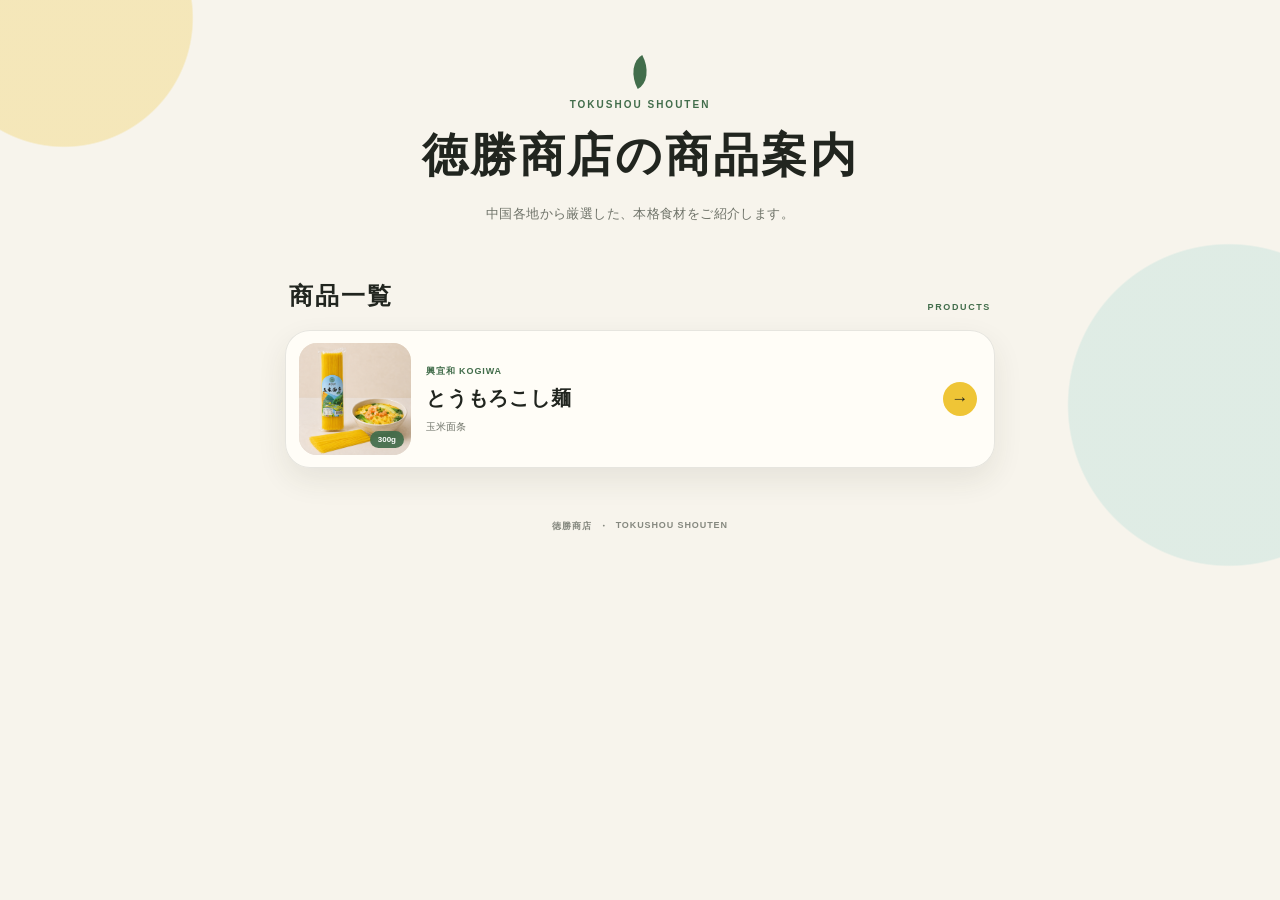
==== index.html @ 302cc63c "Add product pages" ====
<!doctype html>
<html lang="ja">
<head>
  <meta charset="utf-8">
  <meta name="viewport" content="width=device-width, initial-scale=1">
  <meta name="description" content="徳勝商店が厳選した商品のご案内です。">
  <meta name="theme-color" content="#f7f4ec">
  <title>徳勝商店｜商品案内</title>
  <link rel="stylesheet" href="style.css">
</head>
<body>
  <main class="catalog">
    <header class="catalog-header">
      <div class="brand-mark" aria-hidden="true"></div>
      <p class="eyebrow">TOKUSHOU SHOUTEN</p>
      <h1>徳勝商店の商品案内</h1>
      <p class="lead">中国各地から厳選した、本格食材をご紹介します。</p>
    </header>

    <section aria-labelledby="products-title">
      <div class="section-title">
        <h2 id="products-title">商品一覧</h2>
        <span>PRODUCTS</span>
      </div>

      <div class="product-grid">
        <a class="product-card" href="./kogiwa-corn-noodles/">
          <div class="product-image">
            <img
              src="./kogiwa-corn-noodles/assets/kogiwa-corn-noodles.jpg"
              alt="興宜和KOGIWA とうもろこし麺"
              width="1254"
              height="1254"
            >
            <span>300g</span>
          </div>
          <div class="product-info">
            <p>興宜和 KOGIWA</p>
            <h3>とうもろこし麺</h3>
            <small lang="zh">玉米面条</small>
          </div>
          <span class="card-arrow" aria-hidden="true">→</span>
        </a>
      </div>
    </section>

    <footer>
      <span>徳勝商店</span>
      <span aria-hidden="true">・</span>
      <span>TOKUSHOU SHOUTEN</span>
    </footer>
  </main>
</body>
</html>
---- style.css ----
:root {
  --canvas: #f7f4ec;
  --paper: #fffdf8;
  --ink: #21251f;
  --muted: #6f7369;
  --leaf: #426d4b;
  --corn: #efc536;
  --line: rgba(33, 37, 31, .11);
}

* { box-sizing: border-box; }

html { min-height: 100%; background: var(--canvas); }

body {
  min-width: 300px;
  min-height: 100vh;
  margin: 0;
  color: var(--ink);
  background:
    radial-gradient(circle at 5% 2%, rgba(239, 197, 54, .28) 0 8rem, transparent 8.1rem),
    radial-gradient(circle at 96% 45%, rgba(194, 226, 220, .45) 0 10rem, transparent 10.1rem),
    var(--canvas);
  font-family: -apple-system, BlinkMacSystemFont, "Hiragino Kaku Gothic ProN", "Yu Gothic", "Noto Sans JP", sans-serif;
  -webkit-font-smoothing: antialiased;
}

.catalog {
  width: min(100%, 760px);
  margin-inline: auto;
  padding: max(58px, env(safe-area-inset-top)) 25px max(32px, env(safe-area-inset-bottom));
}

.catalog-header { margin-bottom: 55px; text-align: center; }

.brand-mark {
  width: 20px;
  height: 28px;
  margin: 0 auto 13px;
  border-radius: 100% 0 100% 0;
  background: var(--leaf);
  transform: rotate(-28deg);
}

.eyebrow {
  margin: 0 0 15px;
  color: var(--leaf);
  font-size: 10px;
  font-weight: 800;
  letter-spacing: .2em;
}

h1,
h2,
h3,
p { margin-top: 0; }

h1 {
  margin-bottom: 15px;
  font-family: "Yu Mincho", "Hiragino Mincho ProN", serif;
  font-size: clamp(31px, 7vw, 46px);
  font-weight: 700;
  letter-spacing: .05em;
}

.lead {
  margin-bottom: 0;
  color: var(--muted);
  font-size: 13px;
  line-height: 1.8;
  letter-spacing: .03em;
}

.section-title {
  display: flex;
  align-items: end;
  justify-content: space-between;
  margin: 0 4px 18px;
}

.section-title h2 {
  margin-bottom: 0;
  font-family: "Yu Mincho", "Hiragino Mincho ProN", serif;
  font-size: 24px;
  letter-spacing: .08em;
}

.section-title span {
  color: var(--leaf);
  font-size: 9px;
  font-weight: 800;
  letter-spacing: .18em;
}

.product-grid {
  display: grid;
  grid-template-columns: repeat(auto-fit, minmax(min(100%, 300px), 1fr));
  gap: 18px;
}

.product-card {
  position: relative;
  display: grid;
  grid-template-columns: 112px minmax(0, 1fr) 38px;
  align-items: center;
  min-height: 136px;
  padding: 12px 13px;
  overflow: hidden;
  border: 1px solid var(--line);
  border-radius: 25px;
  color: var(--ink);
  background: rgba(255, 253, 248, .94);
  box-shadow: 0 12px 30px rgba(60, 51, 28, .09);
  text-decoration: none;
  transition: transform .18s ease, box-shadow .18s ease, border-color .18s ease;
  -webkit-tap-highlight-color: transparent;
}

.product-image {
  position: relative;
  width: 112px;
  height: 112px;
  overflow: hidden;
  border-radius: 18px;
  background: #eee5d6;
}

.product-image img {
  display: block;
  width: 100%;
  height: 100%;
  object-fit: cover;
}

.product-image span {
  position: absolute;
  right: 7px;
  bottom: 7px;
  padding: 4px 8px;
  border-radius: 99px;
  color: #fff;
  background: rgba(66, 109, 75, .92);
  font-size: 8px;
  font-weight: 800;
}

.product-info {
  min-width: 0;
  padding: 0 15px;
  text-align: left;
}

.product-info p {
  margin-bottom: 7px;
  color: var(--leaf);
  font-size: 9px;
  font-weight: 800;
  letter-spacing: .1em;
}

.product-info h3 {
  margin-bottom: 5px;
  font-family: "Yu Mincho", "Hiragino Mincho ProN", serif;
  font-size: 20px;
  line-height: 1.3;
  letter-spacing: .04em;
}

.product-info small {
  color: var(--muted);
  font-size: 10px;
}

.card-arrow {
  display: grid;
  width: 34px;
  height: 34px;
  border-radius: 50%;
  color: var(--ink);
  background: var(--corn);
  font-family: Arial, sans-serif;
  font-size: 17px;
  place-items: center;
  transition: transform .18s ease;
}

.product-card:hover {
  border-color: rgba(66, 109, 75, .32);
  box-shadow: 0 16px 34px rgba(60, 51, 28, .14);
  transform: translateY(-3px);
}

.product-card:hover .card-arrow { transform: translateX(3px); }
.product-card:active { transform: scale(.99); }
.product-card:focus-visible { outline: 3px solid var(--leaf); outline-offset: 3px; }

footer {
  display: flex;
  justify-content: center;
  gap: 7px;
  margin-top: 52px;
  color: #85887f;
  font-size: 9px;
  font-weight: 700;
  letter-spacing: .1em;
}

@media (max-width: 390px) {
  .catalog { padding-right: 17px; padding-left: 17px; }
  .product-card { grid-template-columns: 96px minmax(0, 1fr) 34px; min-height: 120px; padding: 11px; }
  .product-image { width: 96px; height: 96px; }
  .product-info { padding-inline: 12px 8px; }
  .product-info h3 { font-size: 18px; }
  .card-arrow { width: 31px; height: 31px; }
}

@media (prefers-reduced-motion: reduce) {
  .product-card,
  .card-arrow { transition: none; }
}
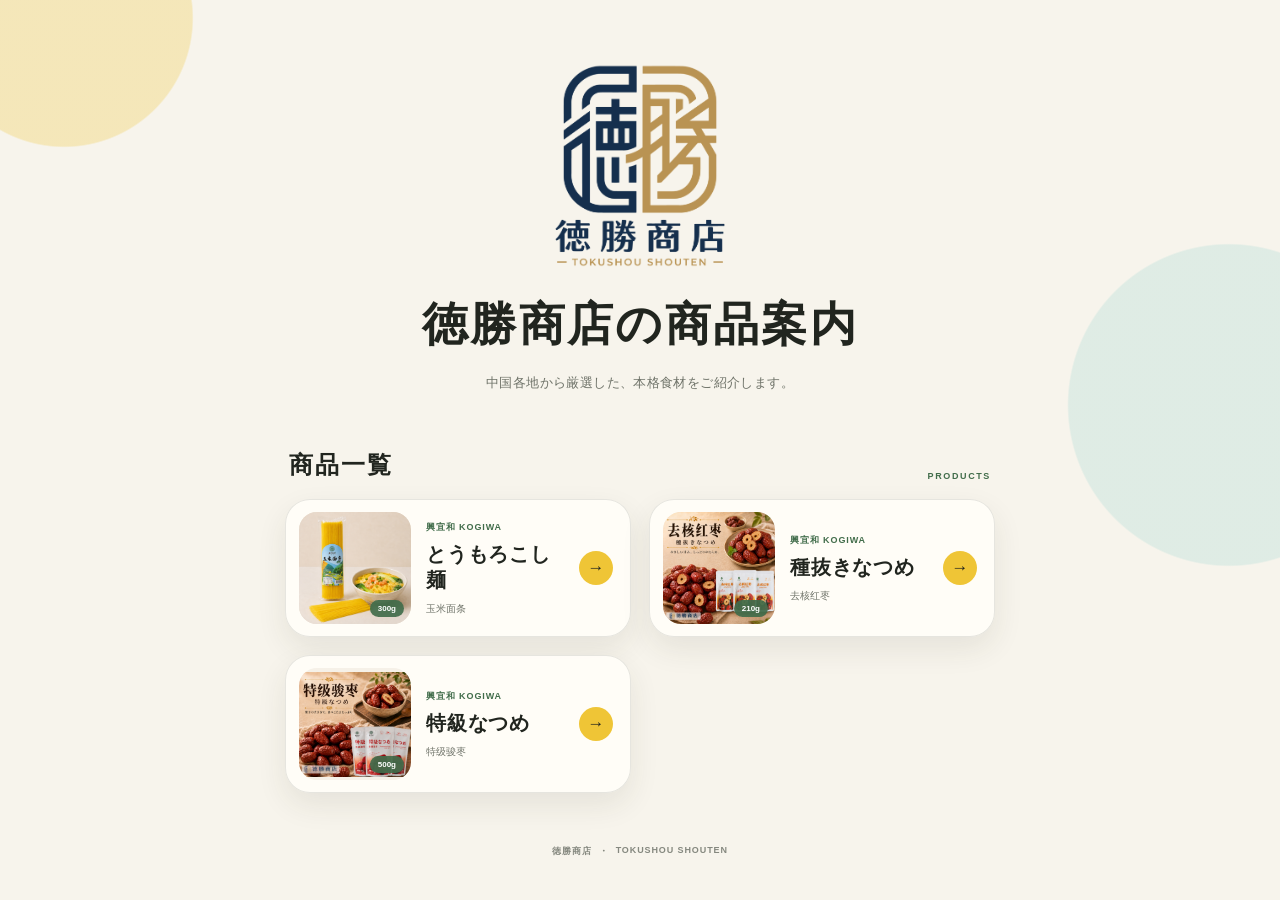
==== commit b52697f5: "Add pitted jujube and junzao pages with a shared landing page. Publish the two date products, store " ====
--- a/index.html
+++ b/index.html
@@ -6,13 +6,15 @@
   <meta name="description" content="徳勝商店が厳選した商品のご案内です。">
   <meta name="theme-color" content="#f7f4ec">
   <title>徳勝商店｜商品案内</title>
+  <link rel="icon" href="assets/tokushou-logo.png">
   <link rel="stylesheet" href="style.css">
 </head>
 <body>
   <main class="catalog">
     <header class="catalog-header">
-      <div class="brand-mark" aria-hidden="true"></div>
-      <p class="eyebrow">TOKUSHOU SHOUTEN</p>
+      <div class="brand-logo">
+        <img src="assets/tokushou-logo.png" alt="徳勝商店" width="4167" height="4167">
+      </div>
       <h1>徳勝商店の商品案内</h1>
       <p class="lead">中国各地から厳選した、本格食材をご紹介します。</p>
     </header>
@@ -41,6 +43,44 @@
           </div>
           <span class="card-arrow" aria-hidden="true">→</span>
         </a>
+
+        <a class="product-card" href="./pitted-red-dates/">
+          <div class="product-image">
+            <img
+              class="poster"
+              src="./pitted-red-dates/assets/product.jpg"
+              alt="興宜和KOGIWA 種抜きなつめ"
+              width="1254"
+              height="1254"
+            >
+            <span>210g</span>
+          </div>
+          <div class="product-info">
+            <p>興宜和 KOGIWA</p>
+            <h3>種抜きなつめ</h3>
+            <small lang="zh">去核红枣</small>
+          </div>
+          <span class="card-arrow" aria-hidden="true">→</span>
+        </a>
+
+        <a class="product-card" href="./junzao-dates/">
+          <div class="product-image">
+            <img
+              class="poster"
+              src="./junzao-dates/assets/product.jpg"
+              alt="興宜和KOGIWA 特級なつめ"
+              width="1295"
+              height="1214"
+            >
+            <span>500g</span>
+          </div>
+          <div class="product-info">
+            <p>興宜和 KOGIWA</p>
+            <h3>特級なつめ</h3>
+            <small lang="zh">特级骏枣</small>
+          </div>
+          <span class="card-arrow" aria-hidden="true">→</span>
+        </a>
       </div>
     </section>
 
@@ -50,5 +90,8 @@
       <span>TOKUSHOU SHOUTEN</span>
     </footer>
   </main>
+  <!-- Cloudflare Web Analytics -->
+  <script type="module" src="https://static.cloudflareinsights.com/beacon.min.js" data-cf-beacon='{"token":"b49aadbc8c314302b467062abf540f5f"}'></script>
+  <!-- End Cloudflare Web Analytics -->
 </body>
 </html>
--- a/style.css
+++ b/style.css
@@ -33,21 +33,17 @@
 
 .catalog-header { margin-bottom: 55px; text-align: center; }
 
-.brand-mark {
-  width: 20px;
-  height: 28px;
-  margin: 0 auto 13px;
-  border-radius: 100% 0 100% 0;
-  background: var(--leaf);
-  transform: rotate(-28deg);
-}
-
-.eyebrow {
-  margin: 0 0 15px;
-  color: var(--leaf);
-  font-size: 10px;
-  font-weight: 800;
-  letter-spacing: .2em;
+.brand-logo {
+  width: min(220px, 58vw);
+  margin: 0 auto 16px;
+  line-height: 0;
+  background: transparent;
+}
+
+.brand-logo img {
+  display: block;
+  width: 100%;
+  height: auto;
 }
 
 h1,
@@ -132,6 +128,42 @@
   object-fit: cover;
 }
 
+.product-image img.poster {
+  object-fit: contain;
+  background: #f6f1e8;
+}
+
+.product-image.is-pending {
+  display: grid;
+  place-items: center;
+  background:
+    radial-gradient(circle at 32% 24%, rgba(255, 255, 255, .75), transparent 46%),
+    #f3e6dc;
+}
+
+.product-image.is-pending.pitted {
+  background:
+    radial-gradient(circle at 32% 24%, rgba(255, 255, 255, .75), transparent 46%),
+    #f6e4df;
+}
+
+.product-image.is-pending.junzao {
+  background:
+    radial-gradient(circle at 32% 24%, rgba(255, 255, 255, .75), transparent 46%),
+    #f4ead6;
+}
+
+.product-image.is-pending em {
+  color: #8a6248;
+  font-size: 10px;
+  font-style: normal;
+  font-weight: 800;
+  letter-spacing: .08em;
+  line-height: 1.45;
+  text-align: center;
+  white-space: nowrap;
+}
+
 .product-image span {
   position: absolute;
   right: 7px;
